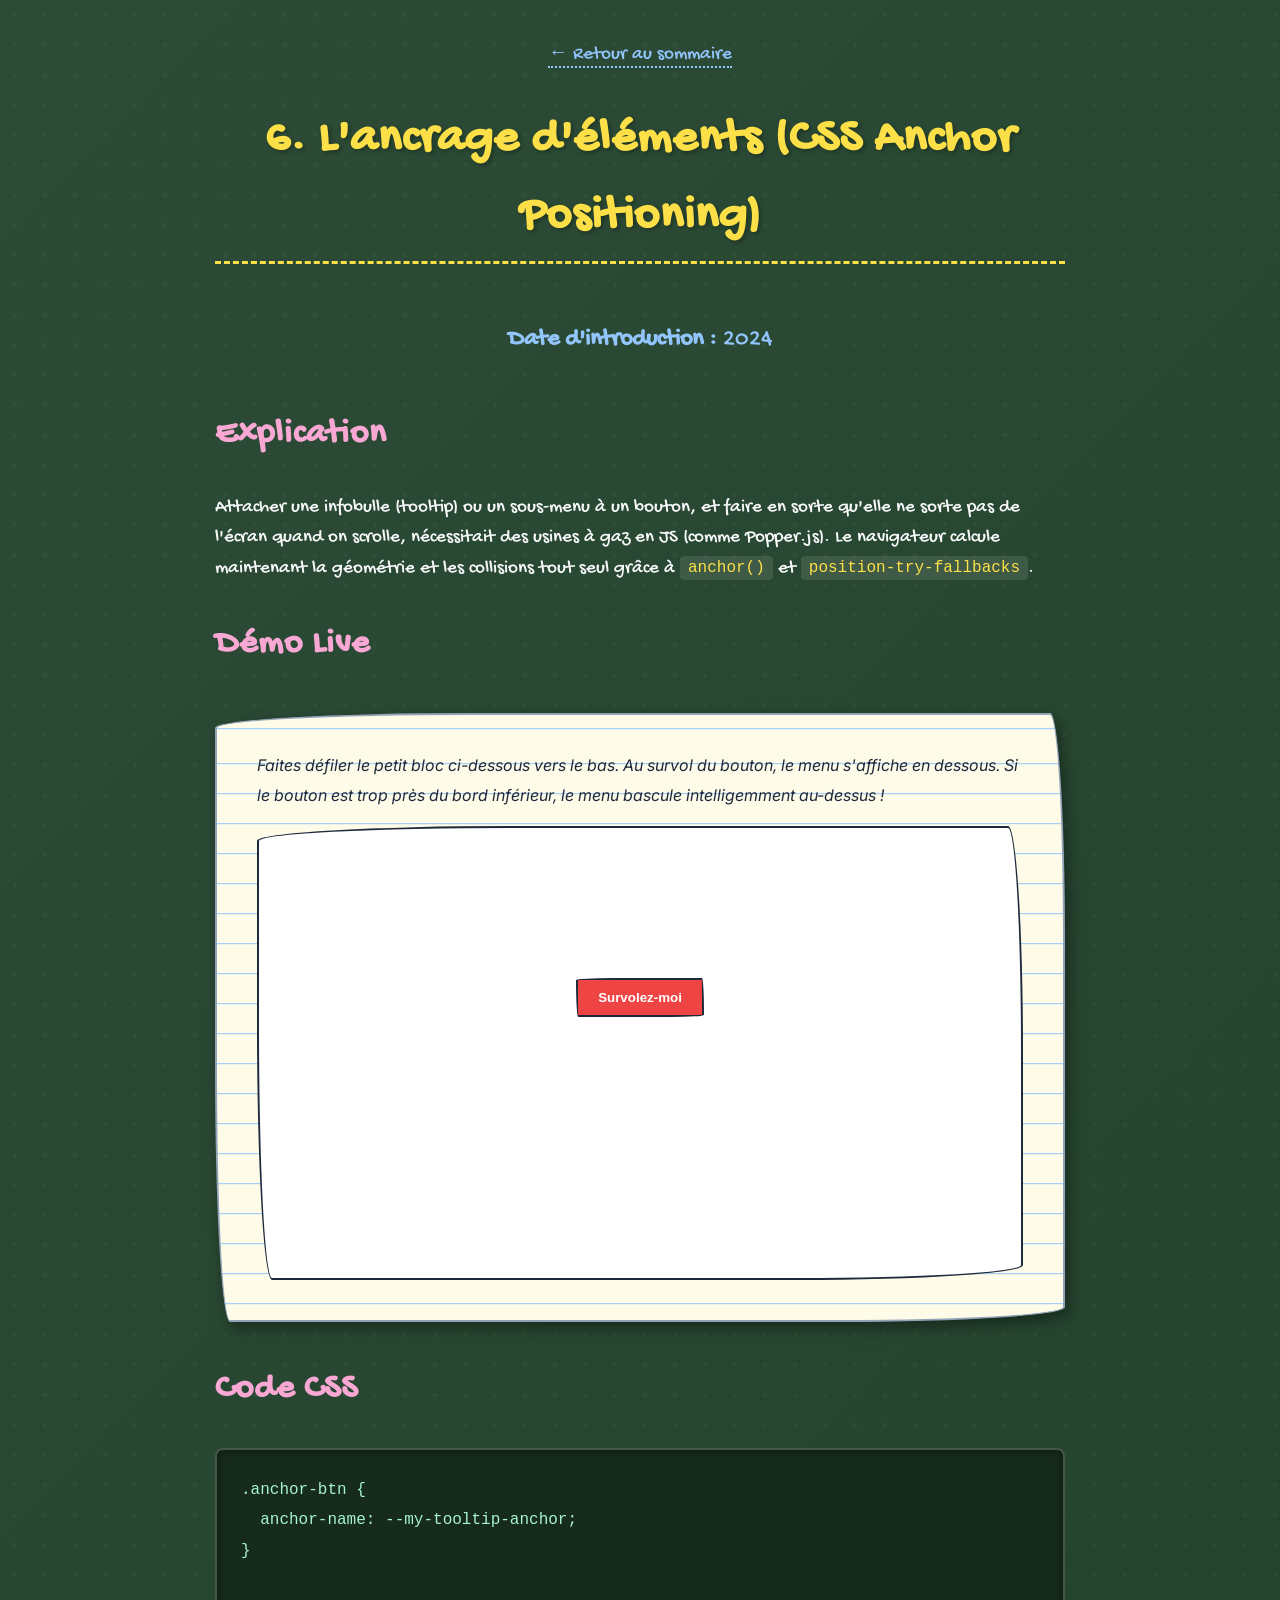
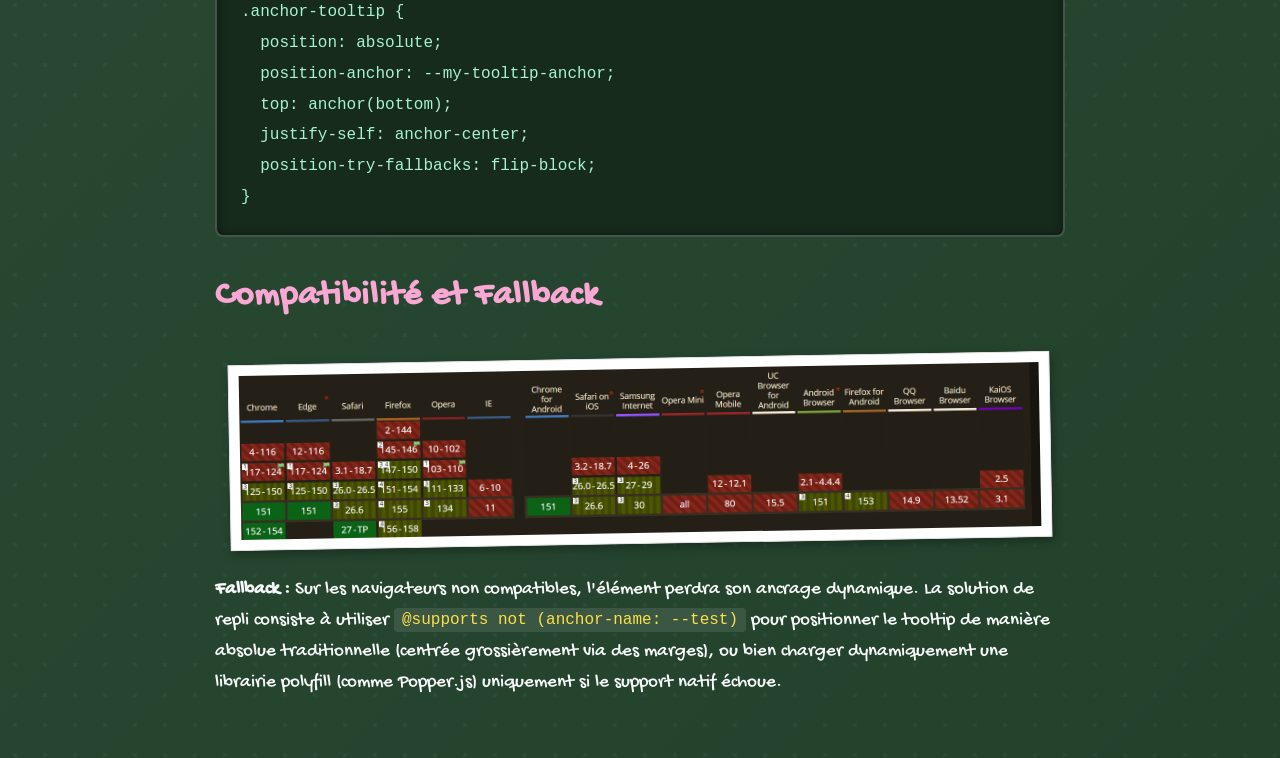
==== anchor-positioning.html @ 5326703e "Premier commit" ====
<!doctype html>
<html lang="fr">
  <head>
    <meta charset="UTF-8" />
    <meta name="viewport" content="width=device-width, initial-scale=1.0" />
    <title>Anchor Positioning - CSS Cheat Sheet</title>
    <link rel="stylesheet" href="style.css" />
  </head>
  <body>
    <header>
      <a href="index.html">← Retour au sommaire</a>
      <h1>6. L'ancrage d'éléments (CSS Anchor Positioning)</h1>
      <p><strong>Date d'introduction :</strong> 2024</p>
    </header>

    <main>
      <h2>Explication</h2>
      <p>
        Attacher une infobulle (tooltip) ou un sous-menu à un bouton, et faire
        en sorte qu'elle ne sorte pas de l'écran quand on scrolle, nécessitait
        des usines à gaz en JS (comme Popper.js). Le navigateur calcule
        maintenant la géométrie et les collisions tout seul grâce à
        <code>anchor()</code> et <code>position-try-fallbacks</code>.
      </p>

      <h2>Démo Live</h2>
      <div class="demo-container">
        <p>
          <em
            >Faites défiler le petit bloc ci-dessous vers le bas. Au survol du
            bouton, le menu s'affiche en dessous. Si le bouton est trop près du
            bord inférieur, le menu bascule intelligemment au-dessus !</em
          >
        </p>
        <div class="anchor-scroll-area">
          <button class="anchor-btn">Survolez-moi</button>
          <div class="anchor-tooltip">Menu volant ancré !</div>
        </div>
      </div>

      <h2>Code CSS</h2>
      <pre><code>.anchor-btn {
  anchor-name: --my-tooltip-anchor;
}

.anchor-tooltip {
  position: absolute;
  position-anchor: --my-tooltip-anchor;
  top: anchor(bottom);
  justify-self: anchor-center;
  position-try-fallbacks: flip-block;
}</code></pre>

      <h2>Compatibilité et Fallback</h2>
      <img
        class="compatibility-icon"
        src="./Compatibility/anchor-positioning.png"
        alt="Compatibilité CSS Anchor Positioning"
      />
      <p>
        <strong>Fallback :</strong> Sur les navigateurs non compatibles,
        l'élément perdra son ancrage dynamique. La solution de repli consiste à
        utiliser <code>@supports not (anchor-name: --test)</code> pour
        positionner le tooltip de manière absolue traditionnelle (centrée
        grossièrement via des marges), ou bien charger dynamiquement une
        librairie polyfill (comme Popper.js) uniquement si le support natif
        échoue.
      </p>
    </main>
  </body>
</html>
---- style.css ----
/* --- POLICES ET VARIABLES --- */
/* Import d'une police manuscrite pour l'effet craie et écriture */
@import url('https://fonts.googleapis.com/css2?family=Gochi+Hand&family=Inter:wght@400;600&display=swap');

:root {
  /* Couleurs Craie */
  --chalk-white: #f8f9fa;
  --chalk-yellow: #fde047;
  --chalk-pink: #f9a8d4;
  --chalk-blue: #93c5fd;

  /* Couleurs Tableau et Papier */
  --board-bg: #22422c;
  /* Vert tableau classique */
  --board-dark: #162b1c;
  --paper-bg: #fefce8;
  /* Couleur feuille de papier / post-it */
  --ink-color: #1e293b;

  /* Effet bordure tracée à la main */
  --sketchy-border: 255px 15px 225px 15px / 15px 225px 15px 255px;
}

/* --- BASE & TABLEAU (Background) --- */
*::before,
*::after {
  box-sizing: border-box;
}

body {
  font-family: 'Gochi Hand', 'Comic Sans MS', cursive;
  font-size: 1.2rem;
  line-height: 1.6;
  max-width: 850px;
  margin: 0 auto;
  padding: 40px 20px;

  color: var(--chalk-white);
  background-color: var(--board-bg);

  /* Effet de texture de tableau effacé */
  background-image:
    radial-gradient(circle, rgba(255, 255, 255, 0.03) 2px, transparent 2.5px),
    linear-gradient(135deg, rgba(255, 255, 255, 0.05) 0%, transparent 100%);
  background-size: 30px 30px, 100% 100%;
}

/* --- TYPOGRAPHIE À LA CRAIE --- */
h1,
h2,
h3 {
  letter-spacing: 1px;
}

h1 {
  color: var(--chalk-yellow);
  font-size: 3rem;
  text-shadow: 2px 2px 4px rgba(0, 0, 0, 0.3);
  border-bottom: 3px dashed var(--chalk-yellow);
  display: inline-block;
  padding-bottom: 5px;
}

h2 {
  color: var(--chalk-pink);
  font-size: 2.2rem;
  margin-top: 2rem;
}

header {
  margin-bottom: 3rem;
  text-align: center;
}

header p {
  color: var(--chalk-blue);
  font-size: 1.5rem;
}

a {
  color: var(--chalk-blue);
  text-decoration: none;
  border-bottom: 2px dotted var(--chalk-blue);
  transition: all 0.2s;
}

a:hover {
  color: var(--chalk-white);
  border-bottom-color: var(--chalk-white);
}

/* --- NAVIGATION (Sommaire façon Post-its) --- */
nav ul {
  list-style: none;
  padding: 0;
  display: grid;
  grid-template-columns: repeat(auto-fit, minmax(200px, 1fr));
  gap: 1.5rem;
  margin-top: 3rem;
}

nav a {
  display: block;
  padding: 1.5rem;
  background-color: #fef08a;
  /* Post-it jaune */
  color: var(--ink-color);
  text-decoration: none;
  border: none;
  box-shadow: 3px 4px 8px rgba(0, 0, 0, 0.4);
  /* Forme imparfaite */
  border-radius: var(--sketchy-border);
  transform: rotate(-2deg);
  transition: transform 0.2s, box-shadow 0.2s;
}

nav li:nth-child(even) a {
  background-color: #bbf7d0;
  /* Post-it vert */
  transform: rotate(2deg);
}

nav li:nth-child(3n) a {
  background-color: #fbcfe8;
  /* Post-it rose */
  transform: rotate(-1deg);
}

nav a:hover {
  transform: scale(1.05) rotate(0deg);
  box-shadow: 5px 8px 12px rgba(0, 0, 0, 0.5);
  color: black;
}

/* --- CODE & PREFORMATAGE (Mini-ardoise) --- */
code {
  background: rgba(255, 255, 255, 0.1);
  padding: 0.2rem 0.5rem;
  border-radius: 4px;
  color: var(--chalk-yellow);
  font-family: monospace;
  font-size: 1rem;
}

pre {
  background-color: var(--board-dark);
  color: var(--chalk-white);
  padding: 1.5rem;
  border: 2px solid rgba(255, 255, 255, 0.2);
  border-radius: 8px;
  overflow-x: auto;
  box-shadow: inset 0 0 10px rgba(0, 0, 0, 0.5);
  font-family: monospace;
}

pre code {
  background: transparent;
  color: #a7f3d0;
  /* Texte de code en craie verte claire */
  padding: 0;
}

/* --- DÉMOS : FEUILLES DE CAHIER --- */
.demo-container {
  background-color: var(--paper-bg);
  color: var(--ink-color);
  padding: 2.5rem;
  margin: 2.5rem 0;
  font-family: 'Inter', sans-serif;
  /* Police lisible pour les démos */
  font-size: 1rem;

  /* Lignes de cahier d'écolier */
  background-image: repeating-linear-gradient(transparent, transparent 29px, #93c5fd 29px, #93c5fd 30px);
  background-position: 0 1.2rem;

  /* Bordure tracée à la main et ombre */
  border: 2px solid #94a3b8;
  border-radius: var(--sketchy-border);
  box-shadow: 4px 6px 15px rgba(0, 0, 0, 0.4);
}

/* Les paragraphes dans les feuilles de cahier */
.demo-container p {
  line-height: 30px;
  /* Aligné sur les lignes du cahier */
  margin-top: -5px;
}

/* --- IMAGES --- */
.compatibility-icon {
  width: 100%;
  max-width: 800px;
  height: auto;
  display: block;
  margin: 2rem auto;
  background: white;
  padding: 10px;
  border: 1px solid #ddd;
  transform: rotate(-1deg);
  box-shadow: 2px 4px 10px rgba(0, 0, 0, 0.3);
}

/* --- STYLES SPÉCIFIQUES DES DÉMOS --- */

/* 1. attr() */
.attr-box {
  background-color: attr(data-color, color, #cbd5e1);
  width: attr(data-width, length-percentage, 100%);
  padding: 1rem;
  margin-bottom: 1rem;
  font-weight: bold;
  text-align: center;
  border-radius: var(--sketchy-border);
  box-shadow: 2px 3px 0 rgba(0, 0, 0, 0.2);
}

/* 2. Interpolate-size (Accordéon) */
:root {
  interpolate-size: allow-keywords;
}

.accordion {
  border: 2px solid var(--ink-color);
  border-radius: var(--sketchy-border);
  overflow: hidden;
  background: white;
}

.accordion-header {
  background: #f1f5f9;
  padding: 1rem;
  font-weight: bold;
  cursor: pointer;
  margin: 0;
  border-bottom: 2px solid var(--ink-color);
}

.accordion-content {
  height: 0;
  overflow: hidden;
  transition: height 0.4s ease-out;
  background: white;
}

.accordion-content p {
  padding: 1rem;
  margin: 0;
}

.accordion:hover .accordion-content {
  height: auto;
}

/* 3. Text Box Trim */
.demo-container.flex-demo {
  display: flex;
  gap: 2rem;
  flex-wrap: wrap;
}

.card-trim {
  flex: 1;
  border: 2px dashed #94a3b8;
  padding: 0;
  background: white;
}

.heading-trim {
  font-size: 3rem;
  font-weight: bold;
  background-color: #ef4444;
  color: white;
  margin: 0;
  text-align: center;
  font-family: 'Gochi Hand', cursive;
}

.trimmed-text {
  text-box-trim: trim-both;
  text-box-edge: cap alphabetic;
}

.description-trim {
  padding: 1rem;
  font-size: 0.9rem;
  color: #475569;
}

/* 4. Field Sizing */
.field-sizing-demo {
  display: flex;
  flex-direction: column;
  gap: 1rem;
}

.auto-resize-textarea,
.auto-resize-input {
  field-sizing: content;
  padding: 0.5rem;
  border: 2px solid var(--ink-color);
  border-radius: var(--sketchy-border);
  font-family: inherit;
  background: white;
}

.auto-resize-textarea {
  min-height: 3lh;
  max-height: 10lh;
  width: 100%;
  resize: none;
}

.auto-resize-input {
  min-width: 5ch;
  max-width: 100%;
}

/* 5. User Invalid */
.demo-form {
  display: flex;
  flex-direction: column;
  gap: 1.5rem;
  max-width: 400px;
}

.form-group {
  display: flex;
  flex-direction: column;
  gap: 0.5rem;
}

.form-control {
  padding: 0.75rem;
  border: 2px solid var(--ink-color);
  border-radius: var(--sketchy-border);
  outline: none;
  background: white;
}

.form-control:user-invalid {
  border-color: #ef4444;
  background-color: #fef2f2;
  border-width: 3px;
}

.form-control:user-valid {
  border-color: #22c55e;
  background-color: #f0fdf4;
}

.error-message {
  color: #ef4444;
  font-size: 0.875rem;
  display: none;
  font-weight: bold;
}

.form-control:user-invalid~.error-message {
  display: block;
}

/* 6. Anchor */
.anchor-scroll-area {
  height: 150px;
  border: 2px solid var(--ink-color);
  background: white;
  border-radius: var(--sketchy-border);
  padding: 150px 50px;
  text-align: center;
}

.anchor-btn {
  anchor-name: --my-tooltip-anchor;
  padding: 10px 20px;
  background-color: #ef4444;
  color: white;
  border: 2px solid var(--ink-color);
  border-radius: var(--sketchy-border);
  font-weight: bold;
  cursor: pointer;
}

.anchor-tooltip {
  position: absolute;
  position-anchor: --my-tooltip-anchor;
  top: anchor(bottom);
  justify-self: anchor-center;
  position-try-fallbacks: flip-block;
  margin-top: 10px;
  padding: 10px;
  background-color: var(--ink-color);
  color: white;
  border-radius: var(--sketchy-border);
  opacity: 0;
  pointer-events: none;
  transition: opacity 0.2s;
}

.anchor-btn:hover+.anchor-tooltip {
  opacity: 1;
}

/* 7. Houdini */
@property --angle {
  syntax: "<angle>";
  initial-value: 0deg;
  inherits: false;
}

.houdini-card {
  position: relative;
  width: 300px;
  height: 200px;
  background-color: var(--ink-color);
  border-radius: 10px;
  display: flex;
  align-items: center;
  justify-content: center;
  color: white;
  font-size: 1.5rem;
  font-weight: bold;
  margin: 40px auto;
  z-index: 1;
}

.houdini-card::before,
.houdini-card::after {
  content: "";
  position: absolute;
  inset: -6px;
  border-radius: 12px;
  background: conic-gradient(from var(--angle), #ff007f, #3b82f6, #10b981, #ff007f);
  z-index: -1;
  animation: spin-gradient 3s linear infinite;
}

.houdini-card::after {
  filter: blur(20px);
}

@keyframes spin-gradient {
  to {
    --angle: 360deg;
  }
}

/* 8. Starting-style (Modale) */
.modal-btn {
  padding: 10px 20px;
  background-color: #8b5cf6;
  color: white;
  border: 2px solid var(--ink-color);
  border-radius: var(--sketchy-border);
  font-weight: bold;
  cursor: pointer;
}

.modal-dialog {
  padding: 2rem;
  border: 2px solid var(--ink-color);
  border-radius: var(--sketchy-border);
  box-shadow: 10px 10px 0px rgba(0, 0, 0, 0.2);
  background: var(--paper-bg);
  margin: auto;
  transition: display 0.4s allow-discrete, overlay 0.4s allow-discrete, transform 0.4s, opacity 0.4s;
  opacity: 1;
  transform: scale(1);
  font-family: 'Gochi Hand', cursive;
  font-size: 1.2rem;
}

.modal-dialog::backdrop {
  transition: display 0.4s allow-discrete, overlay 0.4s allow-discrete, background-color 0.4s;
  background-color: rgba(0, 0, 0, 0.7);
}

@starting-style {
  .modal-dialog[open] {
    opacity: 0;
    transform: scale(0.9);
  }

  .modal-dialog[open]::backdrop {
    background-color: rgba(0, 0, 0, 0);
  }
}

.modal-close {
  margin-top: 1rem;
  padding: 8px 16px;
  background-color: #ef4444;
  color: white;
  border: 2px solid var(--ink-color);
  border-radius: var(--sketchy-border);
  cursor: pointer;
}

/* 9. Progress */
.progress-resize-box {
  container-type: inline-size;
  resize: horizontal;
  overflow: hidden;
  min-width: 250px;
  max-width: 100%;
  width: 300px;
  padding: 1.5rem;
  border: 2px dashed #64748b;
  border-radius: var(--sketchy-border);
  background: white;
}

.progress-track {
  width: 100%;
  height: 24px;
  background: white;
  border: 2px solid var(--ink-color);
  border-radius: var(--sketchy-border);
  overflow: hidden;
  margin-top: 1rem;
}

.progress-fill {
  height: 100%;
  background-color: #3b82f6;
  border-right: 2px solid var(--ink-color);
  width: calc(progress(100cqw, 250px, 600px) * 100%);
}

/* 10. Zoom */
.zoom-grid {
  display: flex;
  gap: 1.5rem;
  align-items: center;
  justify-content: center;
  padding: 1rem 0;
}

.zoom-card {
  flex: 1;
  min-height: 120px;
  background-color: white;
  border: 2px solid var(--ink-color);
  border-radius: var(--sketchy-border);
  display: flex;
  flex-direction: column;
  align-items: center;
  justify-content: center;
  text-align: center;
  font-weight: bold;
  transition: zoom 0.2s ease-out;
  box-shadow: 2px 2px 0 rgba(0, 0, 0, 0.1);
}

.zoom-target {
  background-color: #fef08a;
  cursor: pointer;
}

.zoom-target:hover {
  zoom: 1.25;
  box-shadow: 4px 4px 0 rgba(0, 0, 0, 0.2);
}
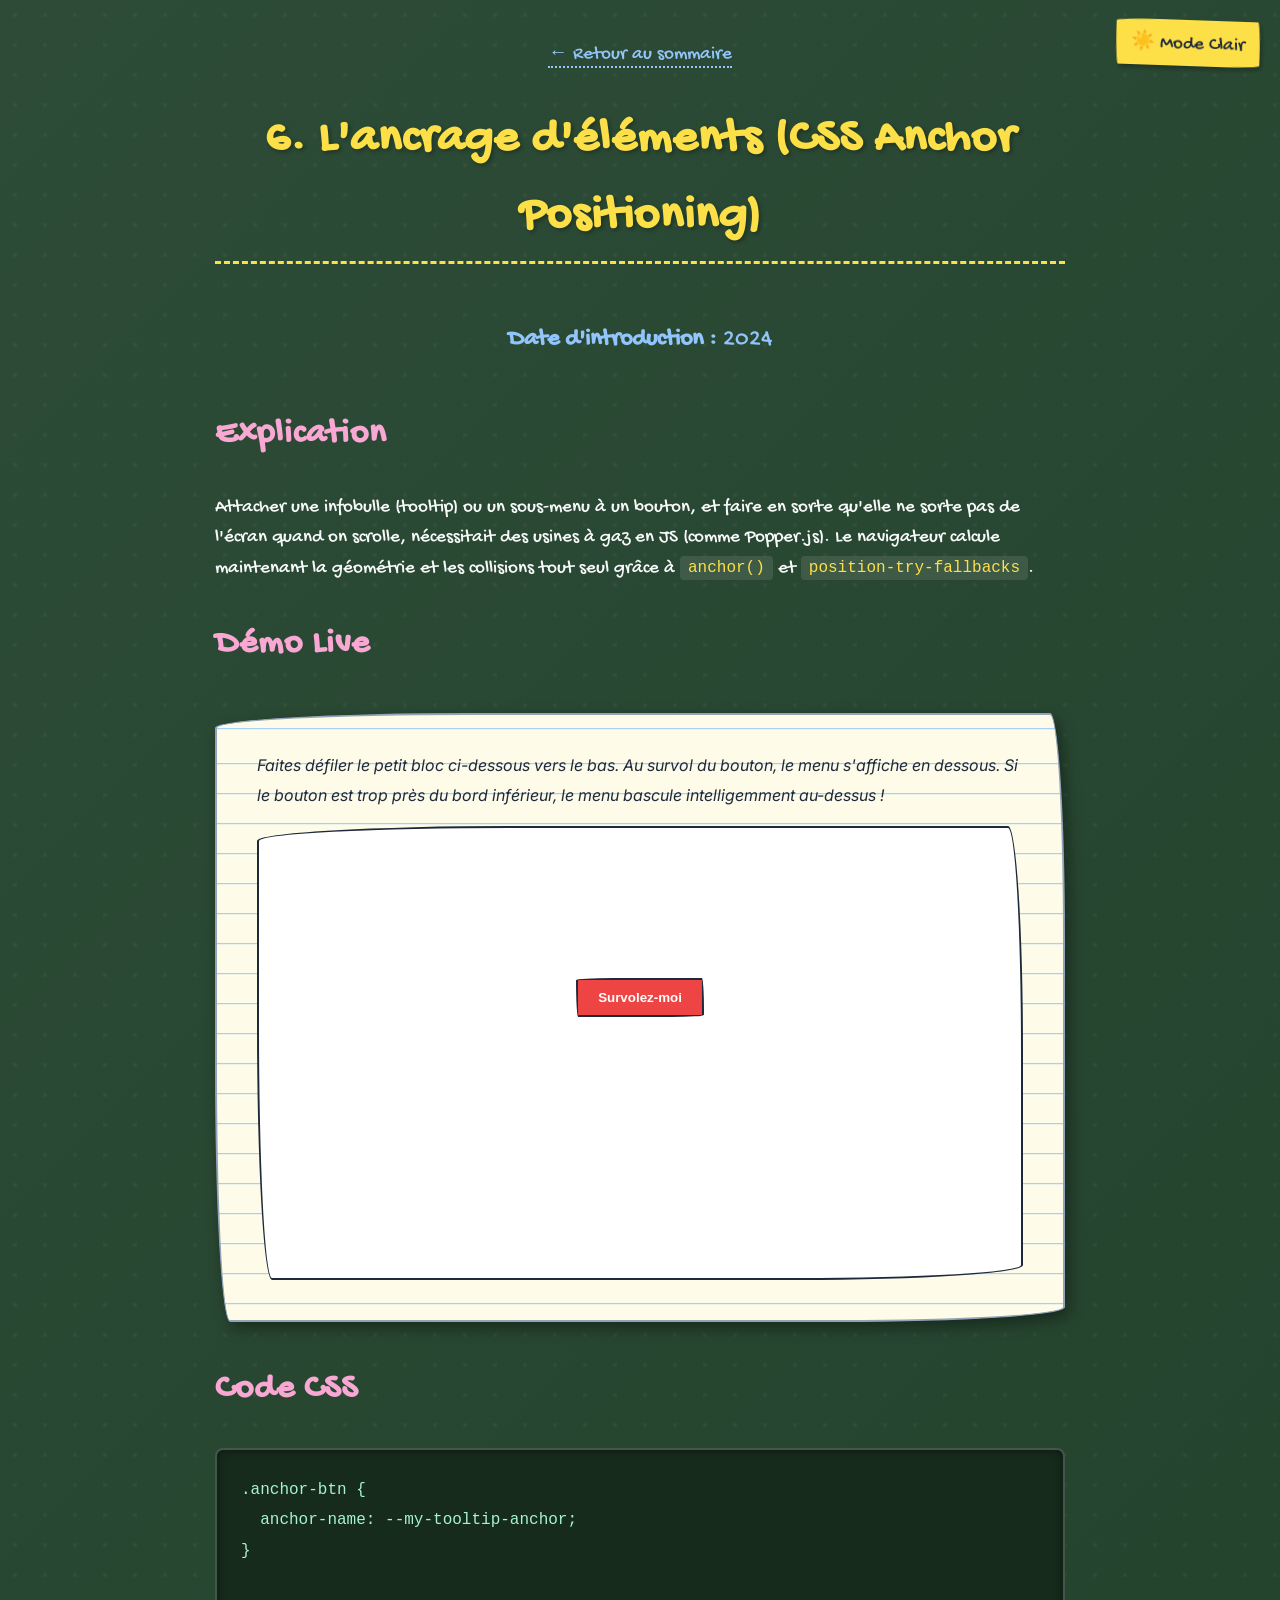
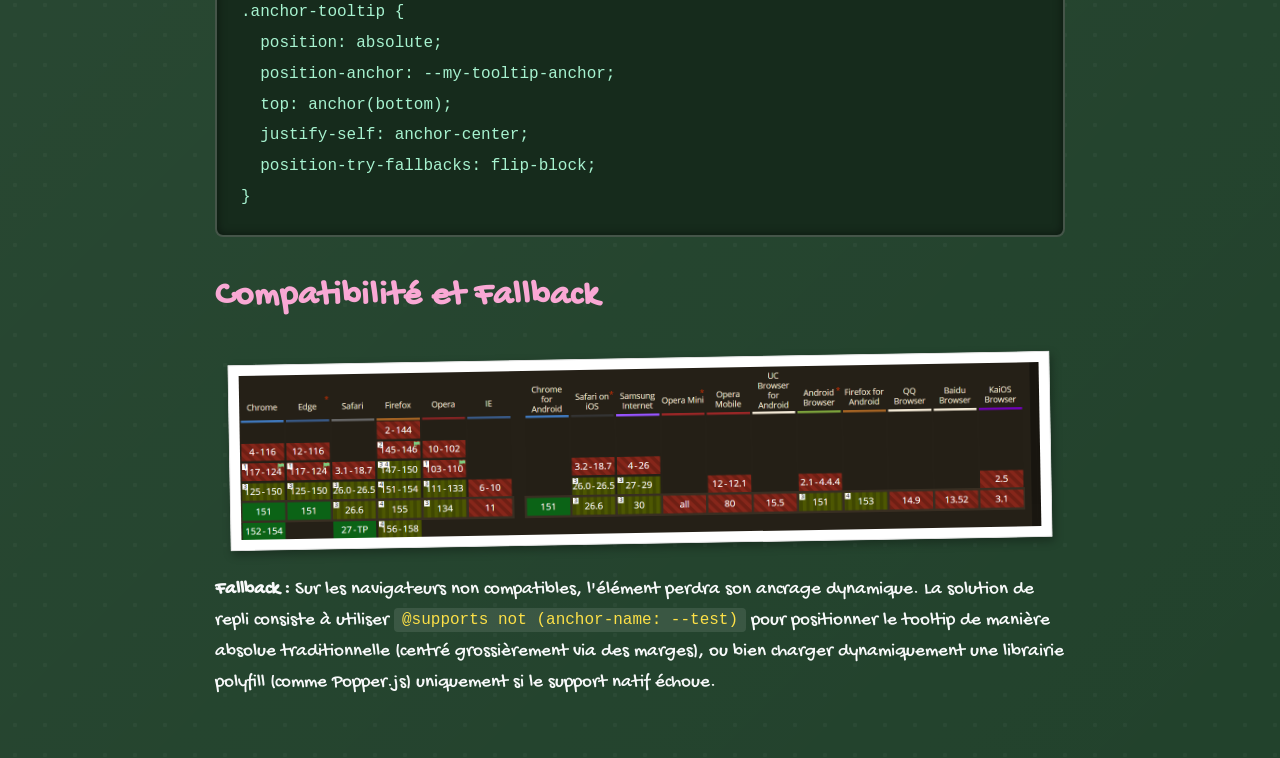
==== commit 0954787e: "Update Feature" ====
--- a/anchor-positioning.html
+++ b/anchor-positioning.html
@@ -7,12 +7,12 @@
     <link rel="stylesheet" href="style.css" />
   </head>
   <body>
+    <button id="theme-toggle" class="theme-toggle-btn">☀️ Mode Clair</button>
     <header>
       <a href="index.html">← Retour au sommaire</a>
       <h1>6. L'ancrage d'éléments (CSS Anchor Positioning)</h1>
       <p><strong>Date d'introduction :</strong> 2024</p>
     </header>
-
     <main>
       <h2>Explication</h2>
       <p>
@@ -22,7 +22,6 @@
         maintenant la géométrie et les collisions tout seul grâce à
         <code>anchor()</code> et <code>position-try-fallbacks</code>.
       </p>
-
       <h2>Démo Live</h2>
       <div class="demo-container">
         <p>
@@ -37,7 +36,6 @@
           <div class="anchor-tooltip">Menu volant ancré !</div>
         </div>
       </div>
-
       <h2>Code CSS</h2>
       <pre><code>.anchor-btn {
   anchor-name: --my-tooltip-anchor;
@@ -50,7 +48,6 @@
   justify-self: anchor-center;
   position-try-fallbacks: flip-block;
 }</code></pre>
-
       <h2>Compatibilité et Fallback</h2>
       <img
         class="compatibility-icon"
@@ -61,11 +58,12 @@
         <strong>Fallback :</strong> Sur les navigateurs non compatibles,
         l'élément perdra son ancrage dynamique. La solution de repli consiste à
         utiliser <code>@supports not (anchor-name: --test)</code> pour
-        positionner le tooltip de manière absolue traditionnelle (centrée
+        positionner le tooltip de manière absolue traditionnelle (centré
         grossièrement via des marges), ou bien charger dynamiquement une
         librairie polyfill (comme Popper.js) uniquement si le support natif
         échoue.
       </p>
     </main>
+    <script src="script.js"></script>
   </body>
-</html>
+</html>
--- a/style.css
+++ b/style.css
@@ -560,4 +560,100 @@
 .zoom-target:hover {
   zoom: 1.25;
   box-shadow: 4px 4px 0 rgba(0, 0, 0, 0.2);
+}
+
+.search-container {
+  margin-top: 2rem;
+}
+
+.search-input {
+  width: 100%;
+  max-width: 350px;
+  padding: 10px 15px;
+  border-radius: var(--sketchy-border);
+  border: 2px dashed var(--chalk-white);
+  background: rgba(255, 255, 255, 0.05);
+  color: var(--chalk-white);
+  font-family: 'Gochi Hand', cursive;
+  font-size: 1.2rem;
+  outline: none;
+  margin: 0 auto;
+  display: block;
+  transition: all 0.3s ease;
+}
+
+.search-input::placeholder {
+  color: var(--chalk-white);
+  opacity: 0.7;
+}
+
+/* --- BOUTON THEME (CLAIR/SOMBRE) --- */
+.theme-toggle-btn {
+  position: fixed;
+  top: 20px;
+  right: 20px;
+  padding: 10px 15px;
+  background-color: var(--chalk-yellow);
+  color: var(--ink-color);
+  border: none;
+  border-radius: var(--sketchy-border);
+  font-family: 'Gochi Hand', cursive;
+  font-size: 1.2rem;
+  cursor: pointer;
+  transform: rotate(2deg);
+  box-shadow: 2px 3px 5px rgba(0, 0, 0, 0.3);
+  transition: transform 0.2s;
+  z-index: 1000;
+}
+
+.theme-toggle-btn:hover {
+  transform: scale(1.05) rotate(0deg);
+}
+
+body.light-theme {
+  --board-bg: #e2e8f0;
+  --board-dark: #cbd5e1;
+  --chalk-white: #0f172a;
+  --chalk-yellow: #ca8a04;
+  --chalk-pink: #be185d;
+  --chalk-blue: #1d4ed8;
+
+  background-image:
+    radial-gradient(circle, rgba(0, 0, 0, 0.05) 2px, transparent 2.5px),
+    linear-gradient(135deg, rgba(0, 0, 0, 0.05) 0%, transparent 100%);
+}
+
+body.light-theme pre code {
+  color: #047857;
+}
+
+body.light-theme .search-input {
+  background: rgba(0, 0, 0, 0.05);
+  border-color: var(--chalk-white);
+}
+
+pre {
+  position: relative;
+}
+
+.copy-btn {
+  position: absolute;
+  top: 10px;
+  right: 10px;
+  padding: 6px 12px;
+  background-color: var(--chalk-blue);
+  color: white;
+  border: none;
+  border-radius: 4px;
+  cursor: pointer;
+  font-family: 'Inter', sans-serif;
+  font-size: 0.85rem;
+  font-weight: bold;
+  opacity: 0;
+  /* Caché par défaut */
+  transition: opacity 0.2s ease, background-color 0.2s ease;
+}
+
+pre:hover .copy-btn {
+  opacity: 1;
 }
